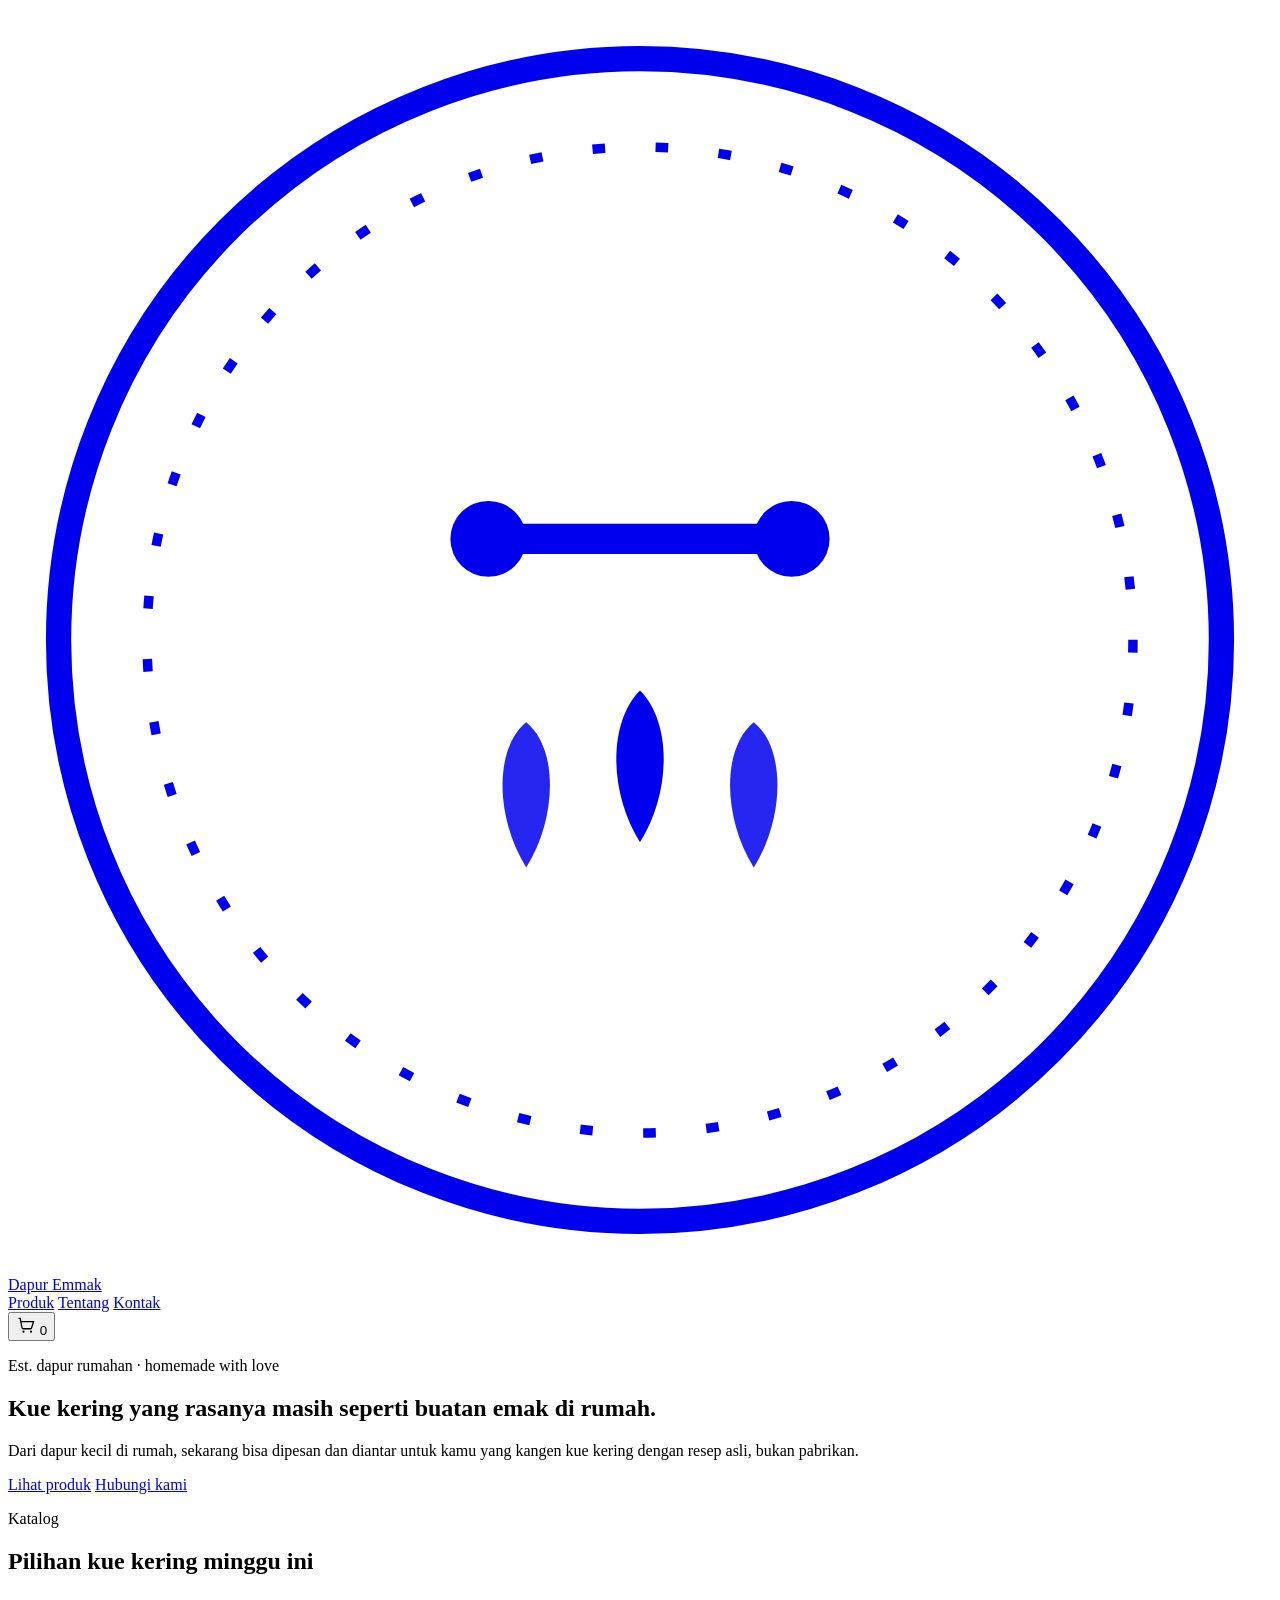
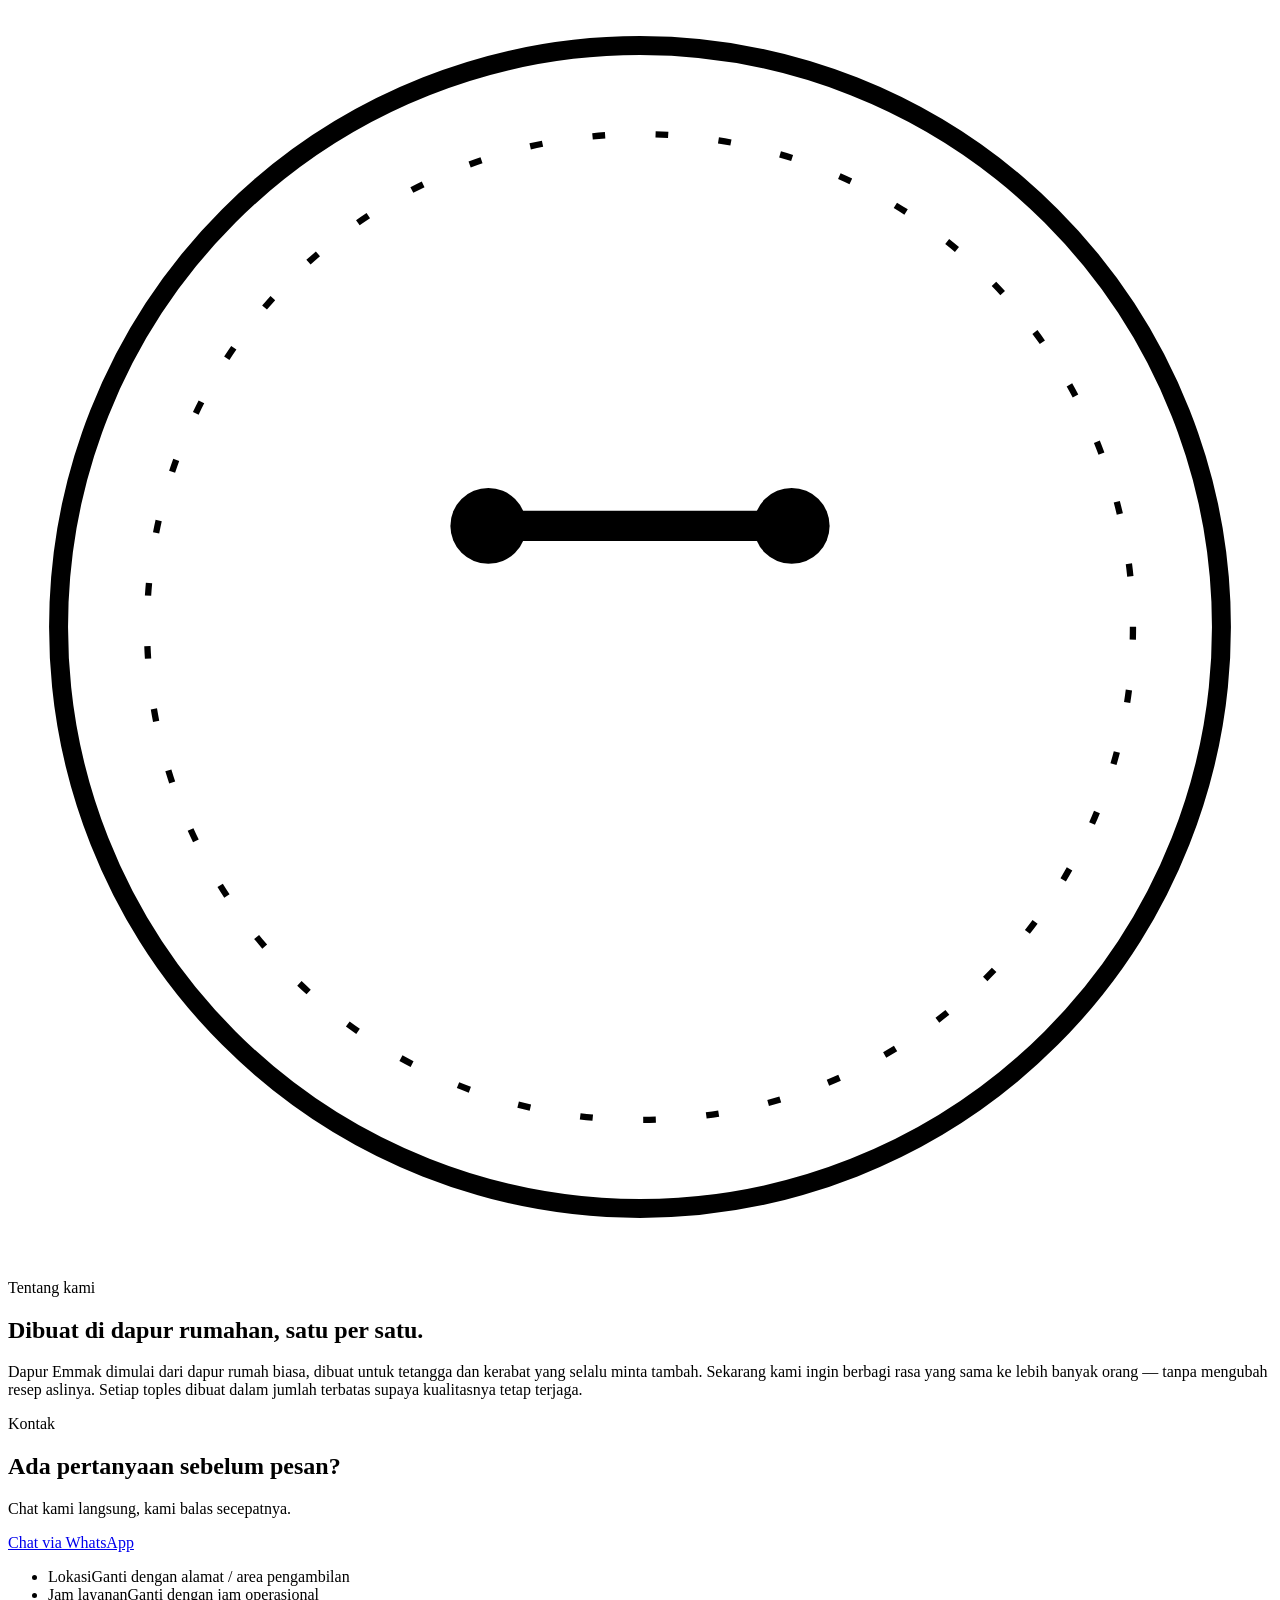
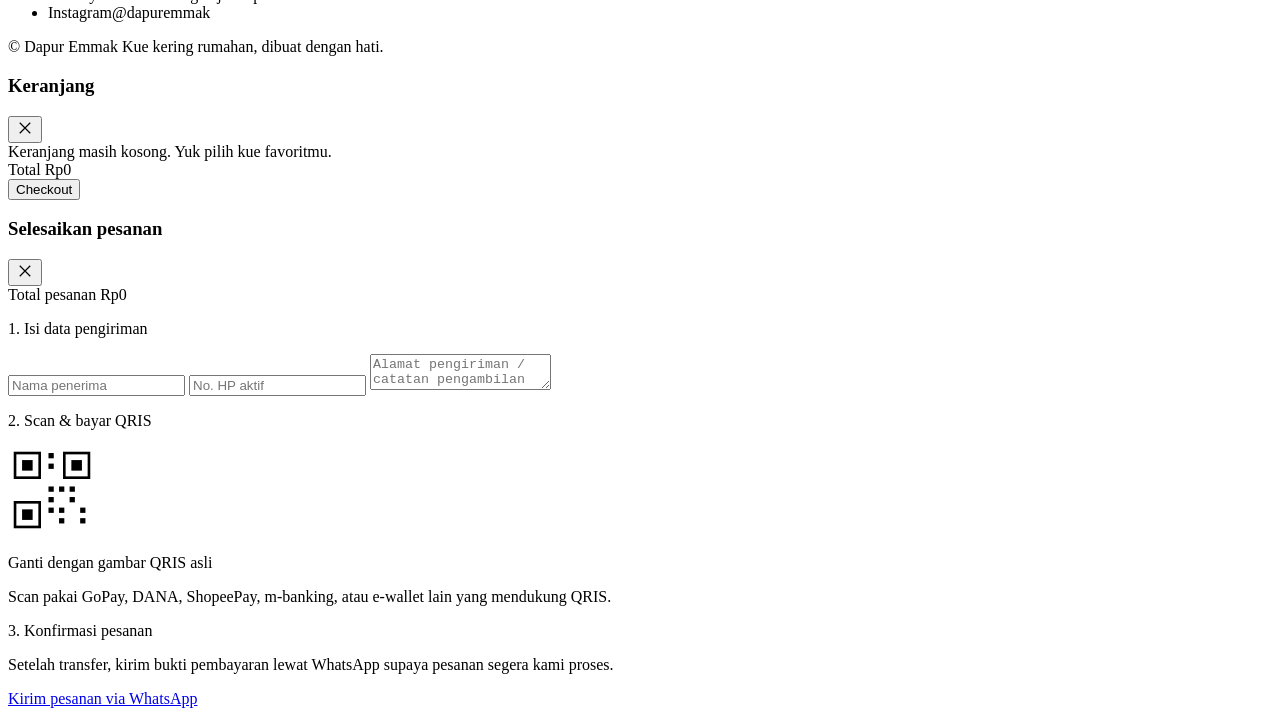
==== index.html @ 7ad8f885 "index.html" ====
<!DOCTYPE html>
<html lang="id">
<head>
<meta charset="UTF-8">
<meta name="viewport" content="width=device-width, initial-scale=1.0">
<title>Dapur Emmak — Kue Kering Rumahan</title>
<meta name="description" content="Kue kering rumahan asli buatan Dapur Emmak. Pesan langsung, terima di rumah.">
<link rel="preconnect" href="https://fonts.googleapis.com">
<link rel="preconnect" href="https://fonts.gstatic.com" crossorigin>
<link href="https://fonts.googleapis.com/css2?family=Fraunces:ital,opsz,wght@0,9..144,400;0,9..144,500;1,9..144,500;1,9..144,600&family=Manrope:wght@400;500;600;700&display=swap" rel="stylesheet">
<link rel="stylesheet" href="style.css">
</head>
<body>

<header class="site-header">
  <div class="wrap header-inner">
    <a href="#top" class="brand">
      <svg class="brand-mark" viewBox="0 0 100 100" aria-hidden="true">
        <circle cx="50" cy="50" r="46" fill="none" stroke="currentColor" stroke-width="2"/>
        <circle cx="50" cy="50" r="39" fill="none" stroke="currentColor" stroke-width="0.75" stroke-dasharray="1 4"/>
        <g transform="translate(50,42)">
          <line x1="-12" y1="0" x2="12" y2="0" stroke="currentColor" stroke-width="2.4" stroke-linecap="round"/>
          <circle cx="-12" cy="0" r="3" fill="currentColor"/>
          <circle cx="12" cy="0" r="3" fill="currentColor"/>
        </g>
        <g transform="translate(50,60)" fill="currentColor">
          <path d="M0,-6 C2.5,-3.5 2.5,2 0,6 C-2.5,2 -2.5,-3.5 0,-6 Z"/>
          <path d="M-9,-3.5 C-6.5,-1.5 -6.5,4 -9,8 C-11.5,4 -11.5,-1.5 -9,-3.5 Z" opacity="0.85"/>
          <path d="M9,-3.5 C11.5,-1.5 11.5,4 9,8 C6.5,4 6.5,-1.5 9,-3.5 Z" opacity="0.85"/>
        </g>
      </svg>
      <span class="brand-name">Dapur Emmak</span>
    </a>
    <nav class="header-nav">
      <a href="#produk">Produk</a>
      <a href="#tentang">Tentang</a>
      <a href="#kontak">Kontak</a>
    </nav>
    <button class="cart-btn" id="cartToggle" aria-label="Buka keranjang">
      <svg viewBox="0 0 24 24" width="20" height="20" fill="none" stroke="currentColor" stroke-width="1.6" aria-hidden="true"><path d="M3 4h2l2.2 11.2a1.6 1.6 0 001.6 1.3h8.4a1.6 1.6 0 001.6-1.3L21 8H6"/><circle cx="9" cy="20" r="1.3" fill="currentColor" stroke="none"/><circle cx="18" cy="20" r="1.3" fill="currentColor" stroke="none"/></svg>
      <span id="cartCount" class="cart-count">0</span>
    </button>
  </div>
</header>

<main id="top">

  <section class="hero">
    <div class="wrap hero-inner">
      <p class="eyebrow">Est. dapur rumahan &middot; homemade with love</p>
      <h1>Kue kering yang rasanya masih seperti buatan emak di rumah.</h1>
      <p class="hero-sub">Dari dapur kecil di rumah, sekarang bisa dipesan dan diantar untuk kamu yang kangen kue kering dengan resep asli, bukan pabrikan.</p>
      <div class="hero-cta">
        <a href="#produk" class="btn btn-primary">Lihat produk</a>
        <a href="#kontak" class="btn btn-ghost">Hubungi kami</a>
      </div>
    </div>
  </section>

  <section id="produk" class="section">
    <div class="wrap">
      <p class="section-eyebrow">Katalog</p>
      <h2 class="section-title">Pilihan kue kering minggu ini</h2>
      <div id="productGrid" class="product-grid"></div>
    </div>
  </section>

  <section id="tentang" class="section section-alt">
    <div class="wrap about-inner">
      <div class="about-badge" aria-hidden="true">
        <svg viewBox="0 0 100 100">
          <circle cx="50" cy="50" r="46" fill="none" stroke="currentColor" stroke-width="1.5"/>
          <circle cx="50" cy="50" r="39" fill="none" stroke="currentColor" stroke-width="0.5" stroke-dasharray="1 4"/>
          <g transform="translate(50,42)">
            <line x1="-12" y1="0" x2="12" y2="0" stroke="currentColor" stroke-width="2.4" stroke-linecap="round"/>
            <circle cx="-12" cy="0" r="3" fill="currentColor"/>
            <circle cx="12" cy="0" r="3" fill="currentColor"/>
          </g>
        </svg>
      </div>
      <div>
        <p class="section-eyebrow">Tentang kami</p>
        <h2 class="section-title">Dibuat di dapur rumahan, satu per satu.</h2>
        <p class="about-text">Dapur Emmak dimulai dari dapur rumah biasa, dibuat untuk tetangga dan kerabat yang selalu minta tambah. Sekarang kami ingin berbagi rasa yang sama ke lebih banyak orang — tanpa mengubah resep aslinya. Setiap toples dibuat dalam jumlah terbatas supaya kualitasnya tetap terjaga.</p>
      </div>
    </div>
  </section>

  <section id="kontak" class="section">
    <div class="wrap kontak-inner">
      <div>
        <p class="section-eyebrow">Kontak</p>
        <h2 class="section-title">Ada pertanyaan sebelum pesan?</h2>
        <p class="hero-sub">Chat kami langsung, kami balas secepatnya.</p>
        <a id="waContactLink" href="#" target="_blank" rel="noopener" class="btn btn-primary">Chat via WhatsApp</a>
      </div>
      <ul class="kontak-list">
        <li><span>Lokasi</span>Ganti dengan alamat / area pengambilan</li>
        <li><span>Jam layanan</span>Ganti dengan jam operasional</li>
        <li><span>Instagram</span>@dapuremmak</li>
      </ul>
    </div>
  </section>

</main>

<footer class="site-footer">
  <div class="wrap footer-inner">
    <span>&copy; <span id="year"></span> Dapur Emmak</span>
    <span>Kue kering rumahan, dibuat dengan hati.</span>
  </div>
</footer>

<div id="cartOverlay" class="cart-overlay"></div>
<aside id="cartDrawer" class="cart-drawer" aria-label="Keranjang belanja">
  <div class="cart-head">
    <h3>Keranjang</h3>
    <button id="cartClose" class="icon-btn" aria-label="Tutup keranjang">
      <svg viewBox="0 0 24 24" width="18" height="18" fill="none" stroke="currentColor" stroke-width="1.6"><path d="M5 5l14 14M19 5L5 19"/></svg>
    </button>
  </div>
  <div id="cartItems" class="cart-items"></div>
  <div id="cartEmpty" class="cart-empty">Keranjang masih kosong. Yuk pilih kue favoritmu.</div>
  <div class="cart-foot">
    <div class="cart-total-row">
      <span>Total</span>
      <span id="cartTotal">Rp0</span>
    </div>
    <button id="checkoutBtn" class="btn btn-primary btn-block">Checkout</button>
  </div>
</aside>

<div id="checkoutOverlay" class="cart-overlay"></div>
<div id="checkoutModal" class="checkout-modal" role="dialog" aria-label="Checkout">
  <div class="checkout-card">
    <div class="cart-head">
      <h3>Selesaikan pesanan</h3>
      <button id="checkoutClose" class="icon-btn" aria-label="Tutup">
        <svg viewBox="0 0 24 24" width="18" height="18" fill="none" stroke="currentColor" stroke-width="1.6"><path d="M5 5l14 14M19 5L5 19"/></svg>
      </button>
    </div>

    <div id="checkoutSummary" class="checkout-summary"></div>
    <div class="checkout-total-row">
      <span>Total pesanan</span>
      <span id="checkoutTotal">Rp0</span>
    </div>

    <div class="checkout-step">
      <p class="checkout-step-label">1. Isi data pengiriman</p>
      <div class="form-grid">
        <input type="text" id="custName" placeholder="Nama penerima">
        <input type="tel" id="custPhone" placeholder="No. HP aktif">
        <textarea id="custAddress" placeholder="Alamat pengiriman / catatan pengambilan" rows="2"></textarea>
      </div>
    </div>

    <div class="checkout-step">
      <p class="checkout-step-label">2. Scan &amp; bayar QRIS</p>
      <div class="qris-box">
        <div class="qris-placeholder">
          <svg viewBox="0 0 100 100" width="88" height="88" aria-hidden="true">
            <rect x="8" y="8" width="28" height="28" fill="none" stroke="currentColor" stroke-width="3"/>
            <rect x="16" y="16" width="12" height="12" fill="currentColor"/>
            <rect x="64" y="8" width="28" height="28" fill="none" stroke="currentColor" stroke-width="3"/>
            <rect x="72" y="16" width="12" height="12" fill="currentColor"/>
            <rect x="8" y="64" width="28" height="28" fill="none" stroke="currentColor" stroke-width="3"/>
            <rect x="16" y="72" width="12" height="12" fill="currentColor"/>
            <rect x="46" y="8" width="6" height="6" fill="currentColor"/>
            <rect x="46" y="20" width="6" height="6" fill="currentColor"/>
            <rect x="58" y="46" width="6" height="6" fill="currentColor"/>
            <rect x="46" y="46" width="6" height="6" fill="currentColor"/>
            <rect x="70" y="46" width="6" height="6" fill="currentColor"/>
            <rect x="46" y="58" width="6" height="6" fill="currentColor"/>
            <rect x="46" y="70" width="6" height="6" fill="currentColor"/>
            <rect x="58" y="70" width="6" height="6" fill="currentColor"/>
            <rect x="70" y="58" width="6" height="6" fill="currentColor"/>
            <rect x="82" y="70" width="6" height="6" fill="currentColor"/>
            <rect x="82" y="82" width="6" height="6" fill="currentColor"/>
            <rect x="58" y="82" width="6" height="6" fill="currentColor"/>
          </svg>
          <p>Ganti dengan gambar QRIS asli</p>
        </div>
        <p class="qris-note">Scan pakai GoPay, DANA, ShopeePay, m-banking, atau e-wallet lain yang mendukung QRIS.</p>
      </div>
    </div>

    <div class="checkout-step">
      <p class="checkout-step-label">3. Konfirmasi pesanan</p>
      <p class="checkout-note">Setelah transfer, kirim bukti pembayaran lewat WhatsApp supaya pesanan segera kami proses.</p>
      <a id="waCheckoutLink" href="#" target="_blank" rel="noopener" class="btn btn-primary btn-block">Kirim pesanan via WhatsApp</a>
    </div>
  </div>
</div>

<script src="app.js"></script>

<!-- Dipakai untuk proses login/undangan panel admin (/admin). Aman ditinggal di sini. -->
<script src="https://identity.netlify.com/v1/netlify-identity-widget.js"></script>
<script>
  if (window.netlifyIdentity) {
    window.netlifyIdentity.on("init", user => {
      if (!user) {
        window.netlifyIdentity.on("login", () => { document.location.href = "/admin/"; });
      }
    });
  }
</script>
</body>
</html>
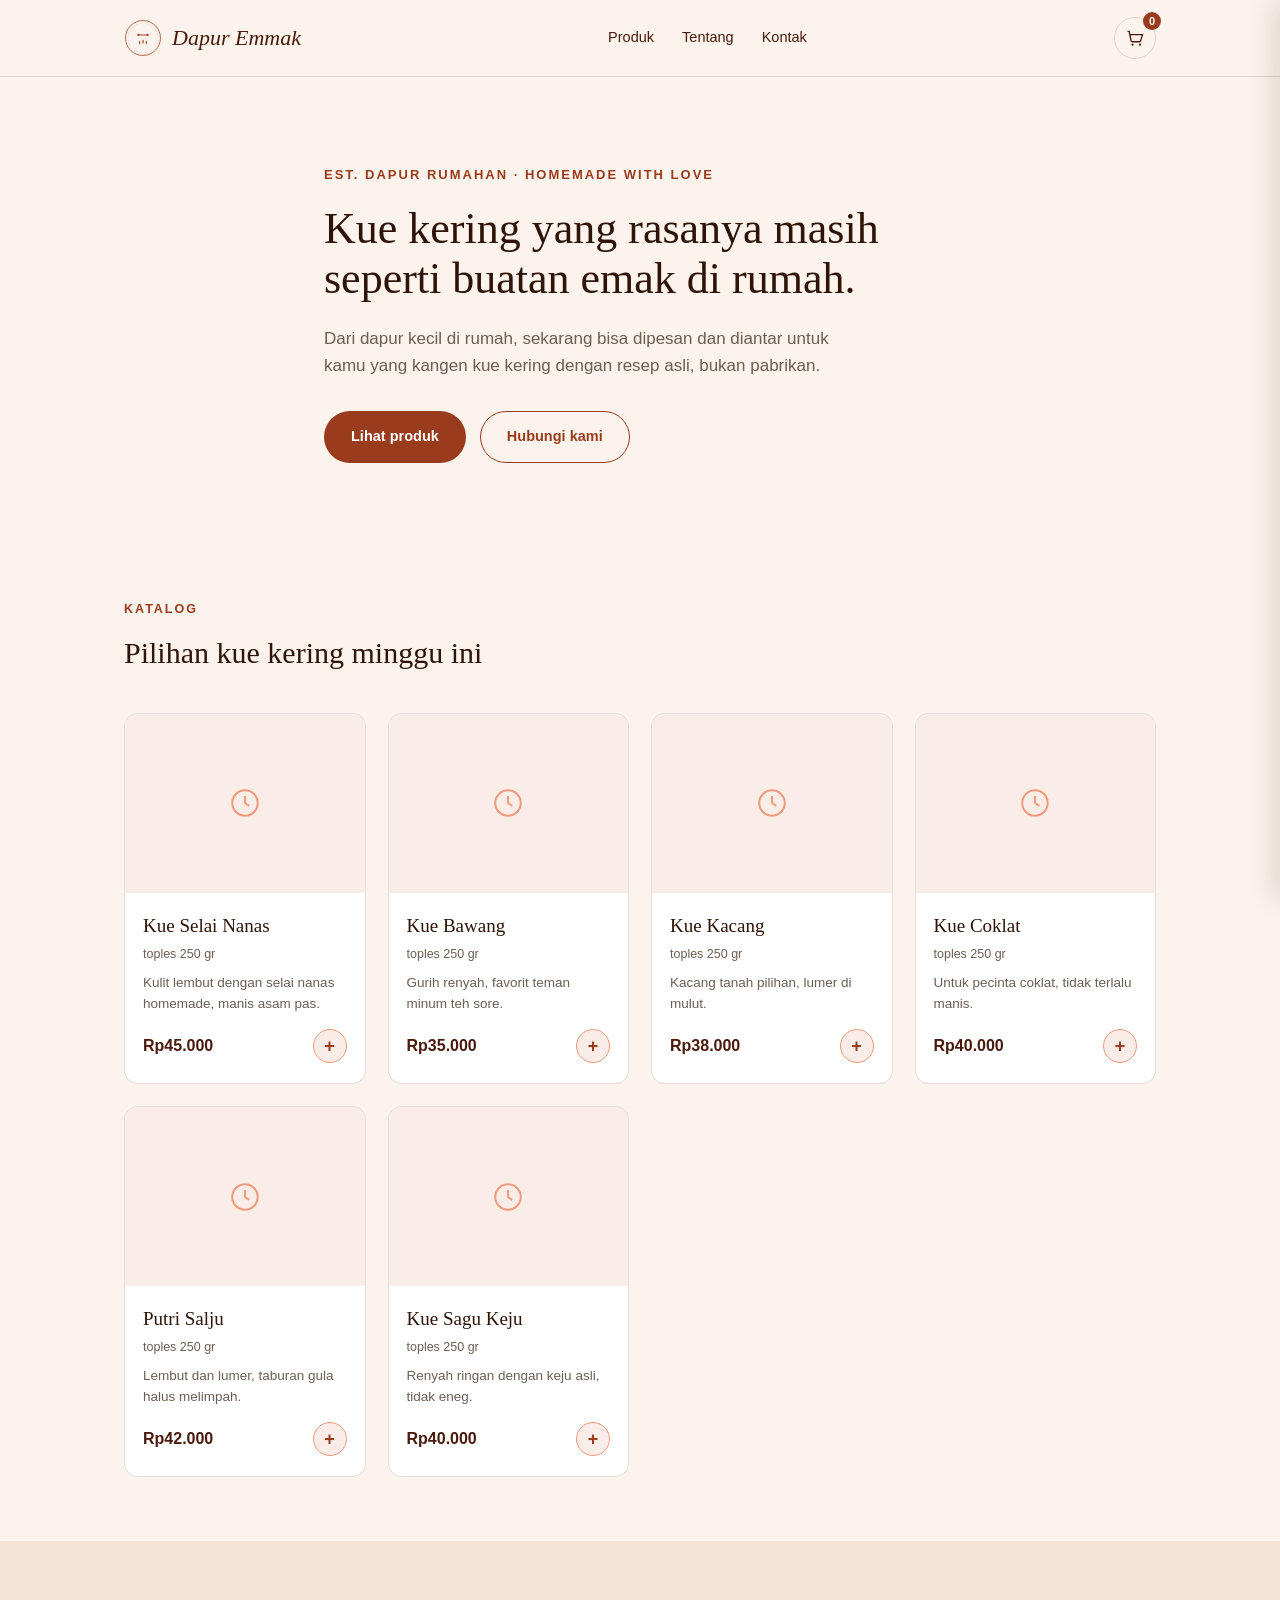
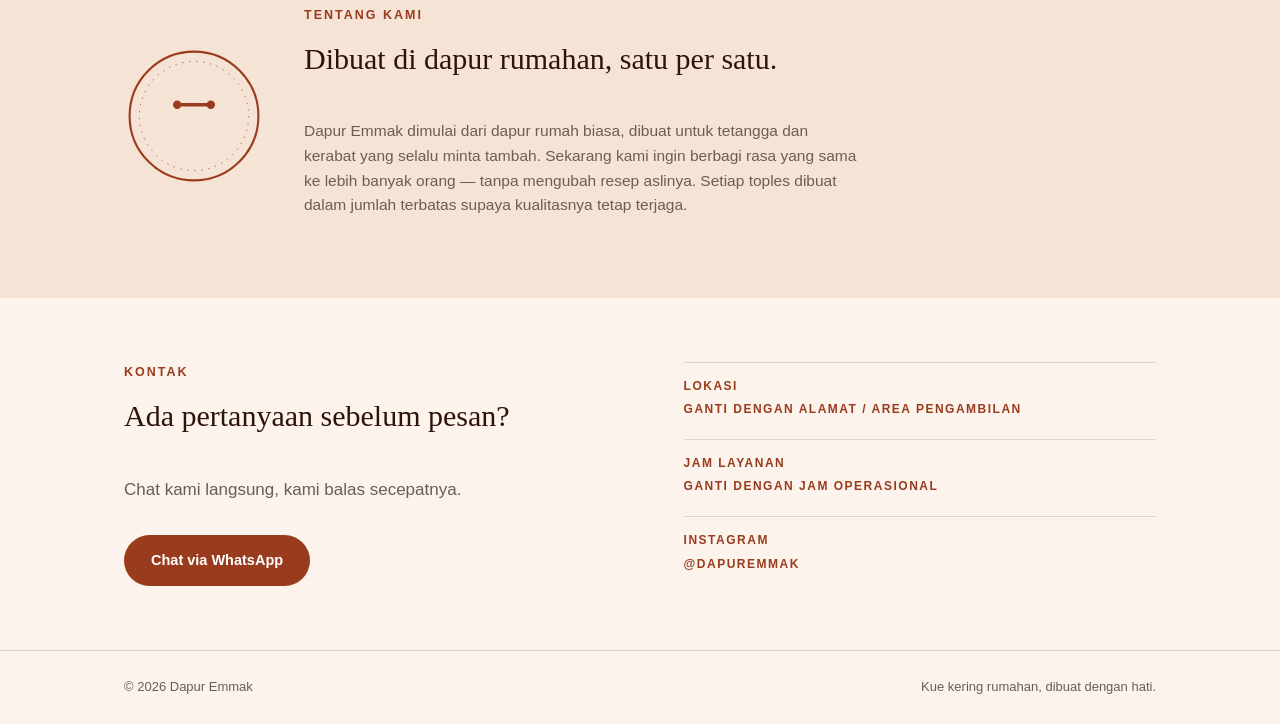
==== commit e3a59f31: "Update index.html" ====
--- a/index.html
+++ b/index.html
@@ -47,9 +47,9 @@
 
   <section class="hero">
     <div class="wrap hero-inner">
-      <p class="eyebrow">Est. dapur rumahan &middot; homemade with love</p>
-      <h1>Kue kering yang rasanya masih seperti buatan emak di rumah.</h1>
-      <p class="hero-sub">Dari dapur kecil di rumah, sekarang bisa dipesan dan diantar untuk kamu yang kangen kue kering dengan resep asli, bukan pabrikan.</p>
+      <p class="eyebrow" id="heroEyebrow">Est. dapur rumahan &middot; homemade with love</p>
+      <h1 id="heroTitle">Kue kering yang rasanya masih seperti buatan emak di rumah.</h1>
+      <p class="hero-sub" id="heroSub">Dari dapur kecil di rumah, sekarang bisa dipesan dan diantar untuk kamu yang kangen kue kering dengan resep asli, bukan pabrikan.</p>
       <div class="hero-cta">
         <a href="#produk" class="btn btn-primary">Lihat produk</a>
         <a href="#kontak" class="btn btn-ghost">Hubungi kami</a>
@@ -80,8 +80,8 @@
       </div>
       <div>
         <p class="section-eyebrow">Tentang kami</p>
-        <h2 class="section-title">Dibuat di dapur rumahan, satu per satu.</h2>
-        <p class="about-text">Dapur Emmak dimulai dari dapur rumah biasa, dibuat untuk tetangga dan kerabat yang selalu minta tambah. Sekarang kami ingin berbagi rasa yang sama ke lebih banyak orang — tanpa mengubah resep aslinya. Setiap toples dibuat dalam jumlah terbatas supaya kualitasnya tetap terjaga.</p>
+        <h2 class="section-title" id="aboutTitle">Dibuat di dapur rumahan, satu per satu.</h2>
+        <p class="about-text" id="aboutText">Dapur Emmak dimulai dari dapur rumah biasa, dibuat untuk tetangga dan kerabat yang selalu minta tambah. Sekarang kami ingin berbagi rasa yang sama ke lebih banyak orang — tanpa mengubah resep aslinya. Setiap toples dibuat dalam jumlah terbatas supaya kualitasnya tetap terjaga.</p>
       </div>
     </div>
   </section>
@@ -95,9 +95,9 @@
         <a id="waContactLink" href="#" target="_blank" rel="noopener" class="btn btn-primary">Chat via WhatsApp</a>
       </div>
       <ul class="kontak-list">
-        <li><span>Lokasi</span>Ganti dengan alamat / area pengambilan</li>
-        <li><span>Jam layanan</span>Ganti dengan jam operasional</li>
-        <li><span>Instagram</span>@dapuremmak</li>
+        <li><span>Lokasi</span><span id="contactAddress">Ganti dengan alamat / area pengambilan</span></li>
+        <li><span>Jam layanan</span><span id="contactHours">Ganti dengan jam operasional</span></li>
+        <li><span>Instagram</span><span id="contactInstagram">@dapuremmak</span></li>
       </ul>
     </div>
   </section>
--- a/style.css
+++ b/style.css
@@ -0,0 +1,226 @@
+:root{
+  --cream: #FBF3EC;
+  --cream-2: #F5E3D6;
+  --coral-50: #FAECE7;
+  --coral-200: #F0997B;
+  --coral-600: #993C1D;
+  --coral-700: #C1521F;
+  --brown-800: #4A1B0C;
+  --brown-900: #2E1408;
+  --ink: #2C2C2A;
+  --ink-soft: #6B5E54;
+  --line: rgba(74,27,12,0.14);
+  --amber: #EF9F27;
+  --radius: 14px;
+  --font-display: "Fraunces", serif;
+  --font-body: "Manrope", sans-serif;
+}
+
+*{box-sizing:border-box;}
+html{scroll-behavior:smooth;}
+body{
+  margin:0;
+  font-family:var(--font-body);
+  color:var(--ink);
+  background:var(--cream);
+  line-height:1.6;
+}
+img{max-width:100%;display:block;}
+a{color:inherit;}
+.wrap{max-width:1080px;margin:0 auto;padding:0 24px;}
+
+/* ---------- Header ---------- */
+.site-header{
+  position:sticky;top:0;z-index:40;
+  background:rgba(251,243,236,0.92);
+  backdrop-filter:blur(6px);
+  border-bottom:1px solid var(--line);
+}
+.header-inner{display:flex;align-items:center;justify-content:space-between;height:76px;}
+.brand{display:flex;align-items:center;gap:10px;text-decoration:none;color:var(--brown-800);}
+.brand-mark{width:38px;height:38px;color:var(--coral-600);}
+.brand-name{font-family:var(--font-display);font-style:italic;font-weight:500;font-size:22px;}
+.header-nav{display:flex;gap:28px;}
+.header-nav a{text-decoration:none;font-size:14.5px;font-weight:500;color:var(--brown-800);}
+.header-nav a:hover{color:var(--coral-600);}
+.cart-btn{
+  position:relative;
+  background:transparent;border:1px solid var(--line);border-radius:999px;
+  width:42px;height:42px;display:flex;align-items:center;justify-content:center;
+  color:var(--brown-800);cursor:pointer;
+}
+.cart-count{
+  position:absolute;top:-6px;right:-6px;
+  background:var(--coral-600);color:#fff;
+  font-size:11px;font-weight:700;
+  min-width:18px;height:18px;border-radius:999px;
+  display:flex;align-items:center;justify-content:center;padding:0 4px;
+}
+
+/* ---------- Hero ---------- */
+.hero{padding:88px 0 72px;}
+.hero-inner{max-width:680px;}
+.eyebrow{
+  font-size:13px;letter-spacing:2px;text-transform:uppercase;
+  color:var(--coral-600);font-weight:600;margin:0 0 18px;
+}
+.hero h1{
+  font-family:var(--font-display);font-weight:500;
+  font-size:44px;line-height:1.15;color:var(--brown-900);
+  margin:0 0 20px;
+}
+.hero-sub{font-size:17px;color:var(--ink-soft);max-width:520px;margin:0 0 32px;}
+.hero-cta{display:flex;gap:14px;flex-wrap:wrap;}
+
+.btn{
+  display:inline-flex;align-items:center;justify-content:center;
+  padding:13px 26px;border-radius:999px;font-weight:600;font-size:14.5px;
+  text-decoration:none;cursor:pointer;border:1px solid transparent;
+  transition:transform .12s ease;
+}
+.btn:active{transform:scale(0.98);}
+.btn-primary{background:var(--coral-600);color:#fff;}
+.btn-primary:hover{background:var(--brown-800);}
+.btn-ghost{background:transparent;border-color:var(--coral-600);color:var(--coral-600);}
+.btn-ghost:hover{background:var(--coral-50);}
+.btn-block{width:100%;}
+
+/* ---------- Sections ---------- */
+.section{padding:64px 0;}
+.section-alt{background:var(--cream-2);}
+.section-eyebrow{
+  font-size:12.5px;letter-spacing:2px;text-transform:uppercase;
+  color:var(--coral-600);font-weight:700;margin:0 0 10px;
+}
+.section-title{
+  font-family:var(--font-display);font-weight:500;font-size:30px;
+  color:var(--brown-900);margin:0 0 36px;max-width:560px;
+}
+
+/* ---------- Product grid ---------- */
+.product-grid{
+  display:grid;
+  grid-template-columns:repeat(auto-fit, minmax(230px, 1fr));
+  gap:22px;
+}
+.product-card{
+  background:#fff;border:1px solid var(--line);border-radius:var(--radius);
+  overflow:hidden;display:flex;flex-direction:column;
+}
+.product-image{
+  aspect-ratio:4/3;background:var(--coral-50);
+  display:flex;align-items:center;justify-content:center;
+  color:var(--coral-200);
+}
+.product-image img{width:100%;height:100%;object-fit:cover;}
+.product-body{padding:18px 18px 20px;display:flex;flex-direction:column;gap:8px;flex:1;}
+.product-name{font-family:var(--font-display);font-weight:500;font-size:19px;color:var(--brown-900);margin:0;}
+.product-unit{font-size:12.5px;color:var(--ink-soft);margin:-6px 0 0;}
+.product-desc{font-size:13.5px;color:var(--ink-soft);margin:0;flex:1;}
+.product-foot{display:flex;align-items:center;justify-content:space-between;margin-top:6px;}
+.product-price{font-weight:700;color:var(--brown-800);font-size:16px;}
+.add-btn{
+  background:var(--coral-50);color:var(--coral-600);border:1px solid var(--coral-200);
+  border-radius:999px;width:34px;height:34px;font-size:18px;font-weight:700;
+  cursor:pointer;line-height:1;
+}
+.add-btn:hover{background:var(--coral-600);color:#fff;border-color:var(--coral-600);}
+
+/* ---------- About ---------- */
+.about-inner{display:grid;grid-template-columns:140px 1fr;gap:40px;align-items:center;}
+.about-badge{color:var(--coral-600);}
+.about-text{color:var(--ink-soft);font-size:15.5px;max-width:560px;}
+
+/* ---------- Kontak ---------- */
+.kontak-inner{display:grid;grid-template-columns:1.1fr 1fr;gap:40px;align-items:start;}
+.kontak-list{list-style:none;margin:0;padding:0;display:flex;flex-direction:column;gap:16px;}
+.kontak-list li{font-size:14.5px;color:var(--ink);border-top:1px solid var(--line);padding-top:14px;}
+.kontak-list li span{display:block;font-size:12px;text-transform:uppercase;letter-spacing:1.5px;color:var(--coral-600);font-weight:700;margin-bottom:4px;}
+
+/* ---------- Footer ---------- */
+.site-footer{border-top:1px solid var(--line);padding:26px 0;}
+.footer-inner{display:flex;justify-content:space-between;flex-wrap:wrap;gap:8px;font-size:13px;color:var(--ink-soft);}
+
+/* ---------- Cart drawer ---------- */
+.cart-overlay{
+  position:fixed;inset:0;background:rgba(46,20,8,0.35);
+  opacity:0;pointer-events:none;transition:opacity .2s ease;z-index:50;
+}
+.cart-overlay.open{opacity:1;pointer-events:auto;}
+.cart-drawer{
+  position:fixed;top:0;right:0;bottom:0;width:380px;max-width:90vw;
+  background:var(--cream);z-index:60;
+  transform:translateX(100%);transition:transform .25s ease;
+  display:flex;flex-direction:column;
+  box-shadow:-8px 0 24px rgba(46,20,8,0.12);
+}
+.cart-drawer.open{transform:translateX(0);}
+.cart-head{display:flex;align-items:center;justify-content:space-between;padding:22px 24px;border-bottom:1px solid var(--line);}
+.cart-head h3{font-family:var(--font-display);font-weight:500;font-size:20px;margin:0;color:var(--brown-900);}
+.icon-btn{background:transparent;border:none;cursor:pointer;color:var(--brown-800);padding:4px;}
+.cart-items{flex:1;overflow-y:auto;padding:16px 24px;display:flex;flex-direction:column;gap:16px;}
+.cart-empty{padding:40px 24px;text-align:center;color:var(--ink-soft);font-size:14px;}
+.cart-line{display:flex;gap:12px;align-items:center;}
+.cart-line-name{font-weight:600;font-size:14.5px;color:var(--brown-900);}
+.cart-line-price{font-size:13px;color:var(--ink-soft);}
+.qty-control{display:flex;align-items:center;gap:8px;margin-top:6px;}
+.qty-control button{
+  width:24px;height:24px;border-radius:999px;border:1px solid var(--line);
+  background:#fff;cursor:pointer;font-weight:700;color:var(--brown-800);line-height:1;
+}
+.qty-control span{font-size:13.5px;min-width:16px;text-align:center;}
+.cart-line-remove{margin-left:auto;background:none;border:none;color:var(--ink-soft);cursor:pointer;font-size:12.5px;text-decoration:underline;}
+.cart-foot{padding:20px 24px;border-top:1px solid var(--line);}
+.cart-total-row{display:flex;justify-content:space-between;font-weight:700;font-size:16px;color:var(--brown-900);margin-bottom:14px;}
+
+/* ---------- Checkout modal ---------- */
+.checkout-modal{
+  position:fixed;inset:0;z-index:70;display:flex;align-items:flex-end;justify-content:center;
+  opacity:0;pointer-events:none;transition:opacity .2s ease;
+}
+.checkout-modal.open{opacity:1;pointer-events:auto;}
+.checkout-card{
+  background:var(--cream);width:100%;max-width:520px;max-height:88vh;overflow-y:auto;
+  border-radius:20px 20px 0 0;
+  transform:translateY(16px);transition:transform .2s ease;
+}
+.checkout-modal.open .checkout-card{transform:translateY(0);}
+@media (min-width:640px){
+  .checkout-modal{align-items:center;}
+  .checkout-card{border-radius:20px;}
+}
+.checkout-summary{padding:0 24px;display:flex;flex-direction:column;gap:10px;margin-top:6px;}
+.checkout-line{display:flex;justify-content:space-between;font-size:13.5px;color:var(--ink-soft);}
+.checkout-total-row{
+  display:flex;justify-content:space-between;font-weight:700;font-size:17px;
+  color:var(--brown-900);padding:16px 24px;border-top:1px solid var(--line);border-bottom:1px solid var(--line);margin:14px 0 0;
+}
+.checkout-step{padding:20px 24px;border-bottom:1px solid var(--line);}
+.checkout-step:last-child{border-bottom:none;}
+.checkout-step-label{font-weight:700;font-size:13.5px;color:var(--coral-600);margin:0 0 12px;}
+.form-grid{display:flex;flex-direction:column;gap:10px;}
+.form-grid input,.form-grid textarea{
+  width:100%;border:1px solid var(--line);border-radius:10px;
+  padding:11px 14px;font-family:var(--font-body);font-size:14px;
+  background:#fff;color:var(--ink);resize:vertical;
+}
+.form-grid input:focus,.form-grid textarea:focus{outline:2px solid var(--coral-200);outline-offset:1px;}
+.qris-box{display:flex;flex-direction:column;align-items:center;text-align:center;gap:10px;}
+.qris-placeholder{
+  width:180px;height:180px;background:#fff;border:1.5px dashed var(--coral-200);
+  border-radius:12px;display:flex;flex-direction:column;align-items:center;justify-content:center;gap:8px;
+  color:var(--coral-600);padding:12px;
+}
+.qris-placeholder p{font-size:11.5px;color:var(--ink-soft);margin:0;}
+.qris-note{font-size:12.5px;color:var(--ink-soft);max-width:320px;}
+.checkout-note{font-size:13px;color:var(--ink-soft);margin:0 0 14px;}
+
+/* ---------- Responsive ---------- */
+@media (max-width:760px){
+  .header-nav{display:none;}
+  .hero{padding:56px 0 48px;}
+  .hero h1{font-size:32px;}
+  .about-inner{grid-template-columns:1fr;text-align:left;}
+  .about-badge{width:80px;}
+  .kontak-inner{grid-template-columns:1fr;}
+}
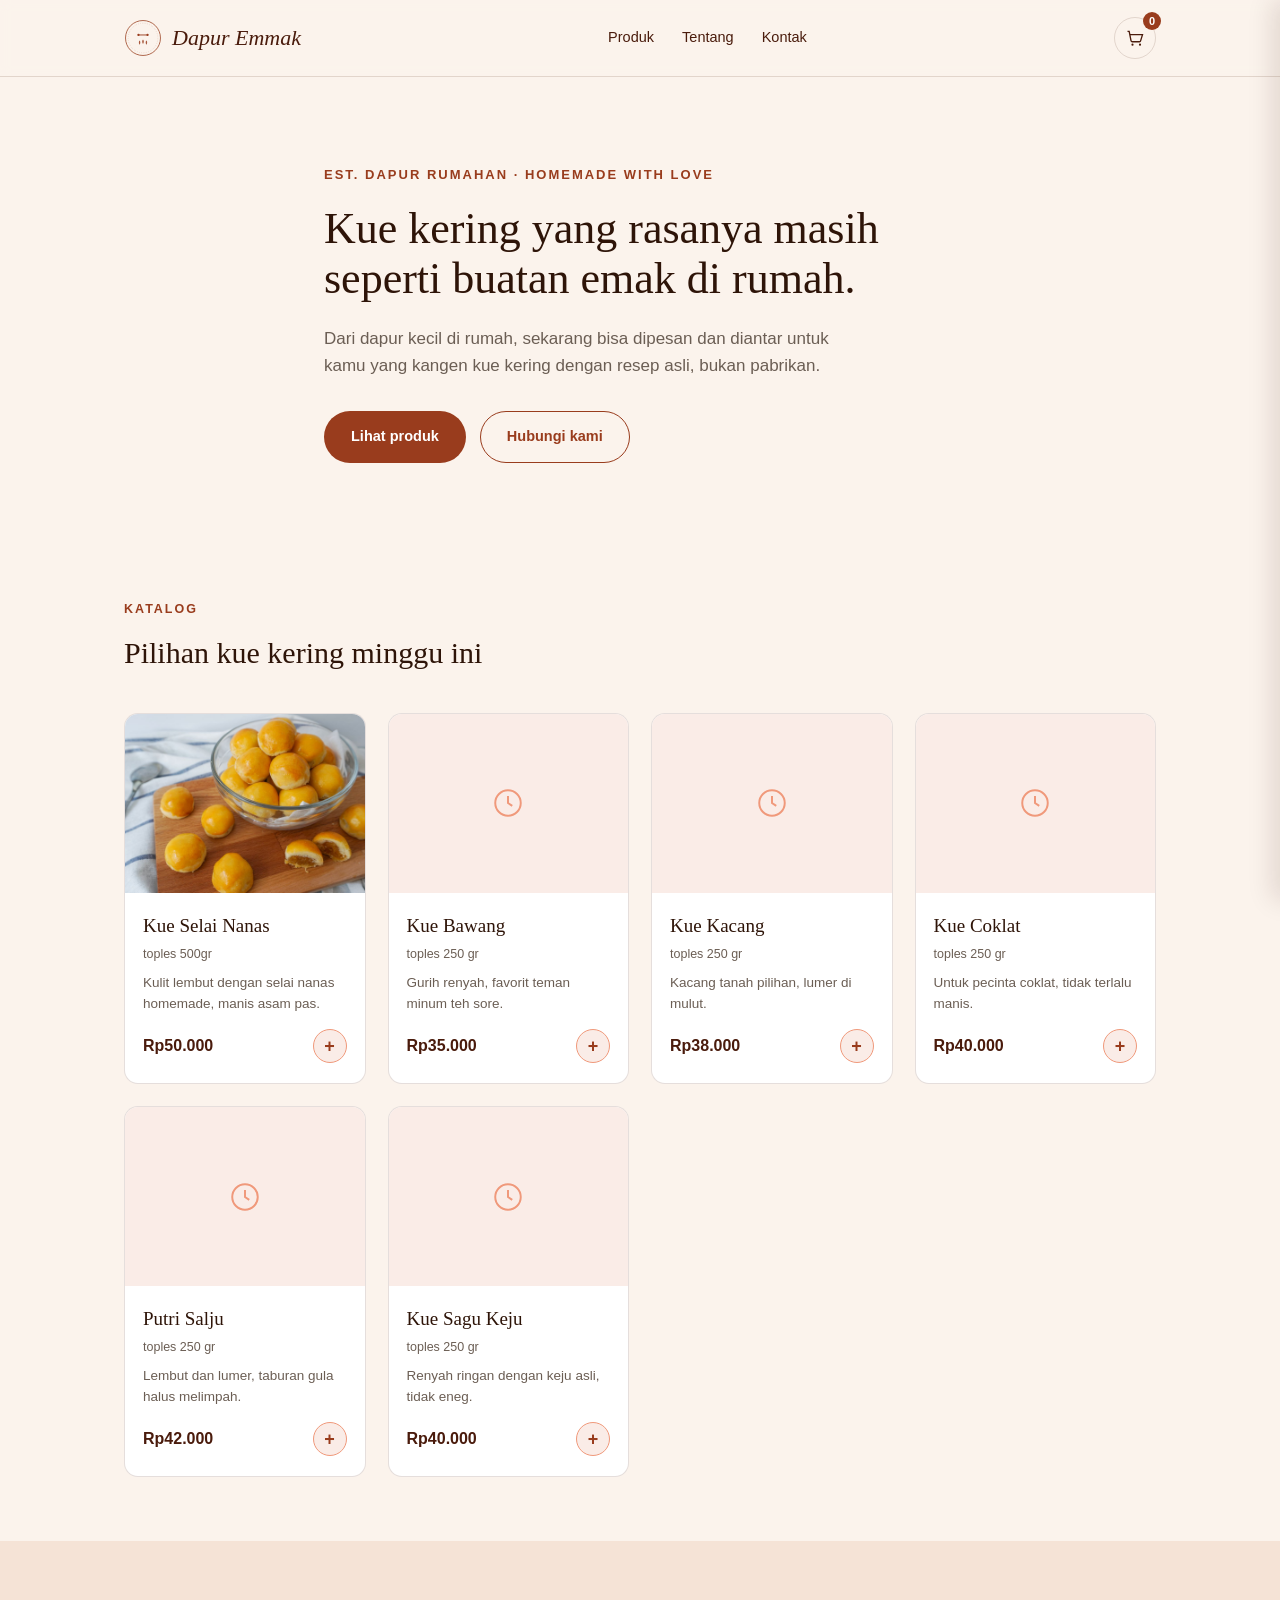
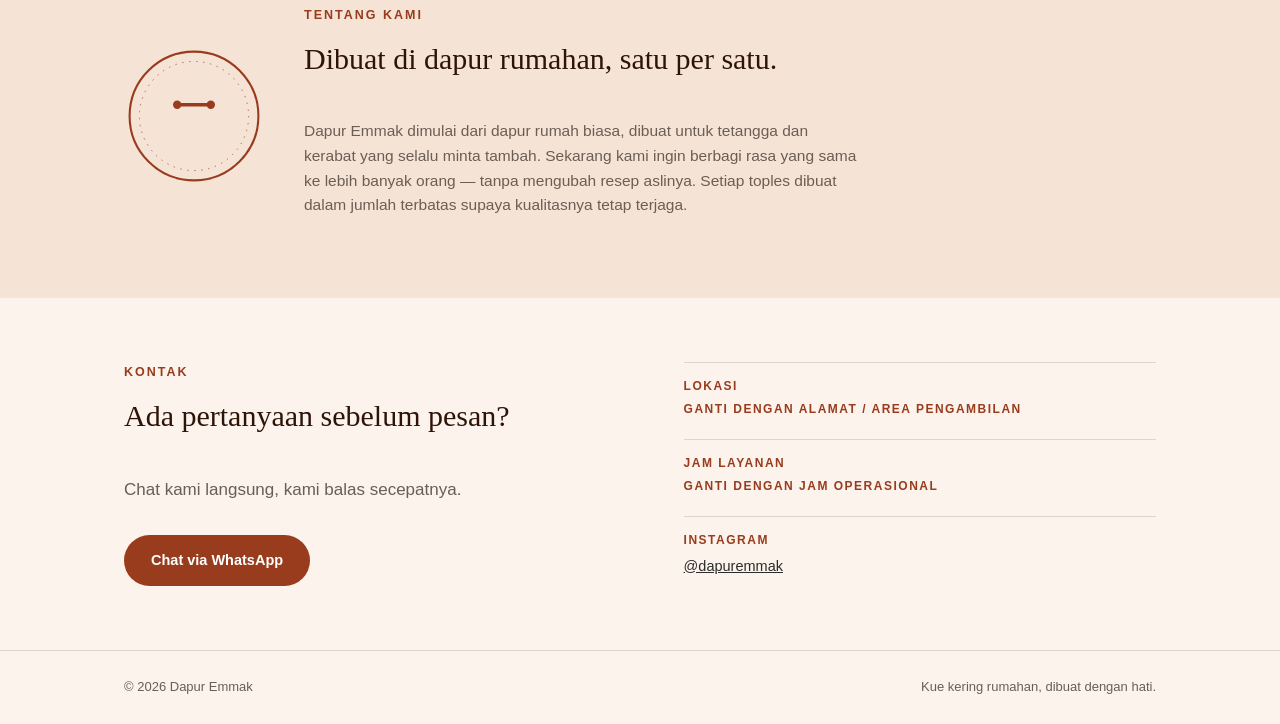
==== commit b117488c: "Update index.html" ====
--- a/index.html
+++ b/index.html
@@ -15,7 +15,8 @@
 <header class="site-header">
   <div class="wrap header-inner">
     <a href="#top" class="brand">
-      <svg class="brand-mark" viewBox="0 0 100 100" aria-hidden="true">
+      <img id="logoImgHeader" class="brand-mark" alt="Logo Dapur Emmak" style="display:none;object-fit:contain;">
+      <svg id="logoSvgHeader" class="brand-mark" viewBox="0 0 100 100" aria-hidden="true">
         <circle cx="50" cy="50" r="46" fill="none" stroke="currentColor" stroke-width="2"/>
         <circle cx="50" cy="50" r="39" fill="none" stroke="currentColor" stroke-width="0.75" stroke-dasharray="1 4"/>
         <g transform="translate(50,42)">
@@ -68,7 +69,8 @@
   <section id="tentang" class="section section-alt">
     <div class="wrap about-inner">
       <div class="about-badge" aria-hidden="true">
-        <svg viewBox="0 0 100 100">
+        <img id="logoImgAbout" alt="" style="display:none;width:100%;object-fit:contain;">
+        <svg id="logoSvgAbout" viewBox="0 0 100 100">
           <circle cx="50" cy="50" r="46" fill="none" stroke="currentColor" stroke-width="1.5"/>
           <circle cx="50" cy="50" r="39" fill="none" stroke="currentColor" stroke-width="0.5" stroke-dasharray="1 4"/>
           <g transform="translate(50,42)">
@@ -97,7 +99,7 @@
       <ul class="kontak-list">
         <li><span>Lokasi</span><span id="contactAddress">Ganti dengan alamat / area pengambilan</span></li>
         <li><span>Jam layanan</span><span id="contactHours">Ganti dengan jam operasional</span></li>
-        <li><span>Instagram</span><span id="contactInstagram">@dapuremmak</span></li>
+        <li><span>Instagram</span><a id="contactInstagram" href="#" target="_blank" rel="noopener">@dapuremmak</a></li>
       </ul>
     </div>
   </section>
@@ -158,7 +160,8 @@
     <div class="checkout-step">
       <p class="checkout-step-label">2. Scan &amp; bayar QRIS</p>
       <div class="qris-box">
-        <div class="qris-placeholder">
+        <img id="qrisImg" alt="Kode QRIS Dapur Emmak" style="display:none;width:180px;height:180px;object-fit:contain;background:#fff;border-radius:12px;padding:10px;border:1px solid var(--line);">
+        <div id="qrisPlaceholder" class="qris-placeholder">
           <svg viewBox="0 0 100 100" width="88" height="88" aria-hidden="true">
             <rect x="8" y="8" width="28" height="28" fill="none" stroke="currentColor" stroke-width="3"/>
             <rect x="16" y="16" width="12" height="12" fill="currentColor"/>
